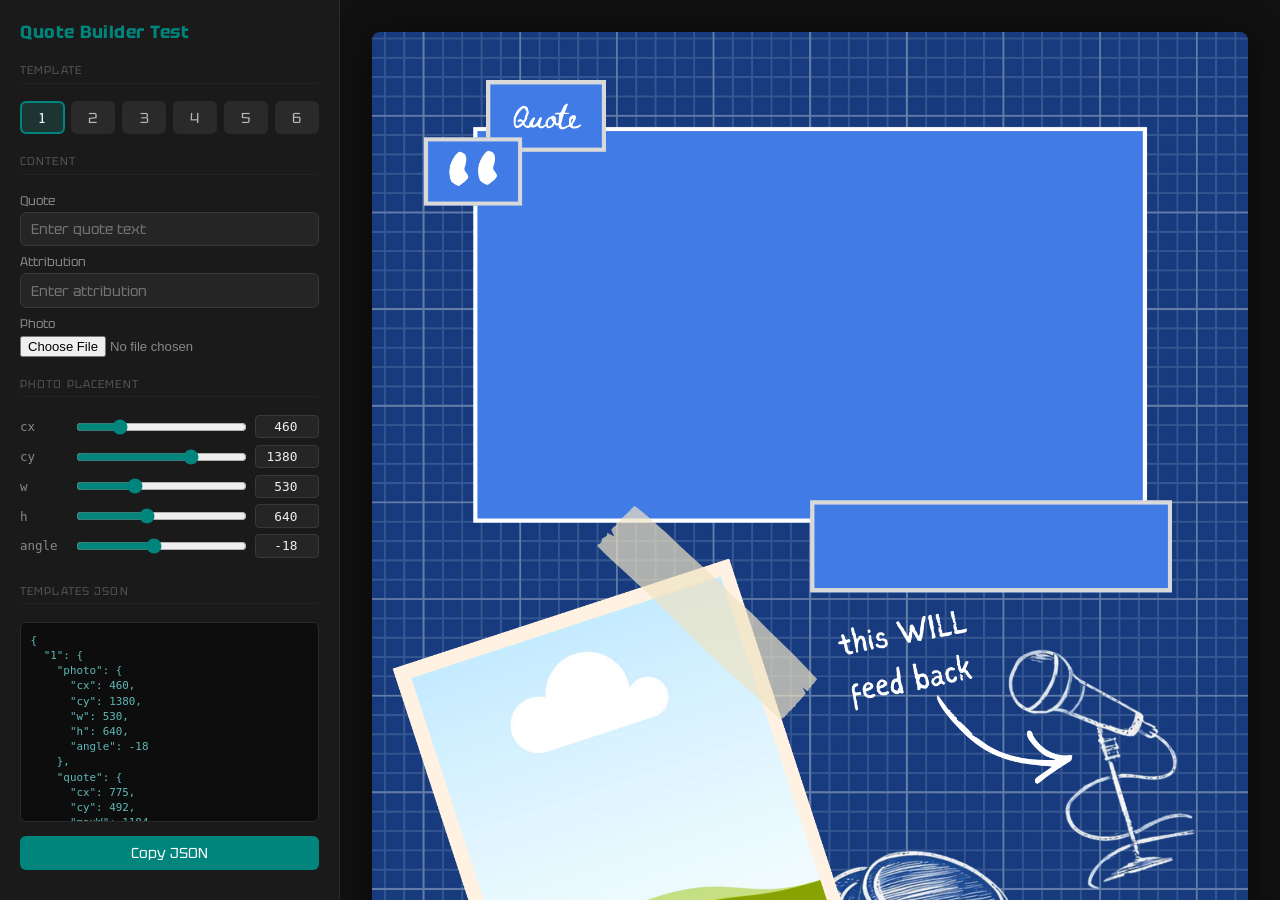
==== tests/index.html @ e826b82b "Adding test functions for quote creation" ====
<!DOCTYPE html>
<html lang="en">
<head>
    <meta charset="UTF-8">
    <meta name="viewport" content="width=device-width, initial-scale=1.0">
    <title>Quote Builder — Test</title>
    <link rel="preconnect" href="https://fonts.googleapis.com">
    <link href="https://fonts.googleapis.com/css2?family=Tektur:wght@400..900&display=swap" rel="stylesheet">
    <style>
        @font-face {
            font-family: 'Sigher';
            src: url('../media/Sigher.otf') format('opentype');
        }

        * { box-sizing: border-box; margin: 0; padding: 0; }

        body {
            background: #111;
            color: #eee;
            font-family: 'Tektur', sans-serif;
            display: flex;
            height: 100vh;
            overflow: hidden;
        }

        /* ---- Left panel ---- */

        #panel {
            width: 340px;
            flex-shrink: 0;
            overflow-y: auto;
            padding: 1.25rem;
            background: #1a1a1a;
            border-right: 1px solid #2a2a2a;
            display: flex;
            flex-direction: column;
            gap: 1.25rem;
        }

        h1 { font-size: 1.1rem; color: #00857D; letter-spacing: 0.03em; }

        .section-title {
            font-size: 0.7rem;
            text-transform: uppercase;
            letter-spacing: 0.1em;
            color: #555;
            border-bottom: 1px solid #222;
            padding-bottom: 0.35rem;
            margin-bottom: 0.6rem;
        }

        section { display: flex; flex-direction: column; gap: 0.5rem; }

        .field-label {
            font-size: 0.78rem;
            color: #888;
            margin-bottom: 0.2rem;
            display: block;
        }

        /* ---- Template tabs ---- */

        .template-tabs {
            display: flex;
            gap: 0.4rem;
        }

        .template-tab {
            flex: 1;
            padding: 0.35rem 0;
            background: #2a2a2a;
            border: 2px solid transparent;
            border-radius: 6px;
            color: #bbb;
            cursor: pointer;
            font-family: 'Tektur', sans-serif;
            font-size: 0.9rem;
            text-align: center;
            transition: border-color 0.12s, background 0.12s;
        }

        .template-tab.active {
            border-color: #00857D;
            background: #1c3533;
            color: #fff;
        }

        /* ---- Text inputs ---- */

        input[type="text"] {
            width: 100%;
            background: #252525;
            border: 1px solid #383838;
            border-radius: 6px;
            color: #eee;
            padding: 0.45rem 0.65rem;
            font-size: 0.88rem;
            font-family: 'Tektur', sans-serif;
        }

        input[type="file"] {
            color: #888;
            font-size: 0.82rem;
            width: 100%;
        }

        input[type="text"]:focus {
            outline: none;
            border-color: #00857D;
        }

        /* ---- Sliders ---- */

        .slider-row {
            display: grid;
            grid-template-columns: 48px 1fr 64px;
            align-items: center;
            gap: 0.5rem;
            margin-bottom: 0.4rem;
        }

        .slider-key {
            font-size: 0.78rem;
            color: #888;
            font-family: monospace;
        }

        input[type="range"] {
            width: 100%;
            accent-color: #00857D;
            cursor: pointer;
        }

        input[type="number"] {
            width: 100%;
            background: #252525;
            border: 1px solid #383838;
            border-radius: 4px;
            color: #eee;
            padding: 0.2rem 0.35rem;
            font-size: 0.8rem;
            font-family: monospace;
            text-align: right;
        }

        input[type="number"]:focus {
            outline: none;
            border-color: #00857D;
        }

        /* ---- JSON panel ---- */

        #json-output {
            width: 100%;
            height: 200px;
            background: #0d0d0d;
            border: 1px solid #2a2a2a;
            border-radius: 6px;
            color: #5fb8b8;
            font-family: monospace;
            font-size: 0.68rem;
            padding: 0.6rem;
            resize: none;
            line-height: 1.4;
        }

        #copy-btn {
            width: 100%;
            padding: 0.5rem;
            background: #00857D;
            border: none;
            border-radius: 6px;
            color: white;
            font-family: 'Tektur', sans-serif;
            font-size: 0.9rem;
            cursor: pointer;
            transition: background 0.1s;
            margin-top: 0.4rem;
        }

        #copy-btn:hover { background: #009b92; }
        #copy-btn:active { background: #006b64; }
        #copy-btn.copied { background: #2d6b29; }

        /* ---- Right panel / canvas ---- */

        #preview {
            flex: 1;
            overflow: auto;
            display: flex;
            flex-direction: column;
            align-items: center;
            justify-content: flex-start;
            padding: 2rem;
            gap: 0.75rem;
        }

        #canvas {
            max-width: 100%;
            border-radius: 8px;
            box-shadow: 0 4px 32px rgba(0,0,0,0.6);
        }

        #preview-hint {
            color: #444;
            font-size: 0.78rem;
        }
    </style>
</head>
<body>

<div id="panel">
    <h1>Quote Builder Test</h1>

    <section>
        <div class="section-title">Template</div>
        <div class="template-tabs">
            <button class="template-tab active" data-t="1">1</button>
            <button class="template-tab" data-t="2">2</button>
            <button class="template-tab" data-t="3">3</button>
            <button class="template-tab" data-t="4">4</button>
            <button class="template-tab" data-t="5">5</button>
            <button class="template-tab" data-t="6">6</button>
        </div>
    </section>

    <section>
        <div class="section-title">Content</div>
        <div>
            <span class="field-label">Quote</span>
            <input type="text" id="quote-input" placeholder="Enter quote text">
        </div>
        <div>
            <span class="field-label">Attribution</span>
            <input type="text" id="attribution-input" placeholder="Enter attribution">
        </div>
        <div>
            <span class="field-label">Photo</span>
            <input type="file" id="photo-input" accept="image/*">
        </div>
    </section>

    <section>
        <div class="section-title">Photo Placement</div>
        <div id="sliders"></div>
    </section>

    <section>
        <div class="section-title">Templates JSON</div>
        <textarea id="json-output" readonly spellcheck="false"></textarea>
        <button id="copy-btn">Copy JSON</button>
    </section>
</div>

<div id="preview">
    <canvas id="canvas"></canvas>
    <p id="preview-hint">Live preview</p>
</div>

<script>
const TEMPLATES = {
    "1": {
        photo:       { cx: 460, cy: 1380, w: 530, h: 640, angle: -18 },
        quote:       { cx: 775,  cy: 492,  maxW: 1184, size: 60, weight: "normal", color: "white" },
        attribution: { cx: 1114, cy: 918,  maxW: 632,  size: 35, weight: "normal", color: "white" },
    },
    "2": {
        photo:       { cx: 200, cy: 250, w: 530, h: 640, angle: 20 },
        quote:       { cx: 465, cy: 600, maxW: 700, size: 52, weight: "normal", color: "white" },
        attribution: { cx: 465, cy: 780, maxW: 500, size: 32, weight: "normal", color: "white" },
    },
    "3": {
        photo:       { cx: 200, cy: 250, w: 530, h: 640, angle: 14 },
        quote:       { cx: 465, cy: 600, maxW: 700, size: 52, weight: "normal", color: "white" },
        attribution: { cx: 465, cy: 780, maxW: 500, size: 32, weight: "normal", color: "white" },
    },
    "4": {
        photo:       { cx: 200, cy: 250, w: 530, h: 640, angle: -26 },
        quote:       { cx: 465, cy: 600, maxW: 700, size: 52, weight: "normal", color: "white" },
        attribution: { cx: 465, cy: 780, maxW: 500, size: 32, weight: "normal", color: "white" },
    },
    "5": {
        photo:       { cx: 200, cy: 250, w: 530, h: 640, angle: 14 },
        quote:       { cx: 465, cy: 600, maxW: 700, size: 52, weight: "normal", color: "white" },
        attribution: { cx: 465, cy: 780, maxW: 500, size: 32, weight: "normal", color: "white" },
    },
    "6": {
        photo:       { cx: 200, cy: 250, w: 530, h: 640, angle: 20 },
        quote:       { cx: 465, cy: 600, maxW: 700, size: 52, weight: "normal", color: "white" },
        attribution: { cx: 465, cy: 780, maxW: 500, size: 32, weight: "normal", color: "white" },
    },
};

const PHOTO_FIELDS = [
    { key: 'cx',    min: 0,    max: 2000, step: 1   },
    { key: 'cy',    min: 0,    max: 2000, step: 1   },
    { key: 'w',     min: 50,   max: 1500, step: 1   },
    { key: 'h',     min: 50,   max: 1500, step: 1   },
    { key: 'angle', min: -180, max: 180,  step: 0.5 },
];

let currentTemplate = "1";
let photoImg = null;
const templateImgCache = {};

// --- Image loading ---

function loadImage(src) {
    return new Promise((resolve, reject) => {
        const img = new Image();
        img.onload = () => resolve(img);
        img.onerror = reject;
        img.src = src;
    });
}

async function getTemplateImg(num) {
    if (!templateImgCache[num]) {
        templateImgCache[num] = await loadImage(`../media/templates/${num}.png`);
    }
    return templateImgCache[num];
}

// --- Text rendering ---

function wrapLines(ctx, text, maxW) {
    const words = text.split(' ');
    const lines = [];
    let line = '';
    for (const word of words) {
        const test = line ? line + ' ' + word : word;
        if (ctx.measureText(test).width > maxW && line) {
            lines.push(line);
            line = word;
        } else {
            line = test;
        }
    }
    if (line) lines.push(line);
    return lines;
}

function drawCenteredText(ctx, text, zone) {
    ctx.font = `${zone.weight} ${zone.size}px Sigher`;
    ctx.fillStyle = zone.color;
    ctx.textAlign = 'center';
    ctx.textBaseline = 'middle';
    const lineH = zone.size * 1.3;
    const lines = wrapLines(ctx, text, zone.maxW);
    const totalH = lines.length * lineH;
    let y = zone.cy - totalH / 2 + lineH / 2;
    for (const line of lines) {
        ctx.fillText(line, zone.cx, y);
        y += lineH;
    }
}

// --- Canvas render ---

async function render() {
    const canvas = document.getElementById('canvas');
    const ctx = canvas.getContext('2d');
    const t = TEMPLATES[currentTemplate];

    let templateImg;
    try {
        templateImg = await getTemplateImg(currentTemplate);
    } catch {
        return;
    }

    canvas.width  = templateImg.naturalWidth;
    canvas.height = templateImg.naturalHeight;
    ctx.drawImage(templateImg, 0, 0);

    if (t.photo && photoImg) {
        const z = t.photo;
        ctx.save();
        ctx.translate(z.cx, z.cy);
        ctx.rotate(z.angle * Math.PI / 180);
        ctx.beginPath();
        ctx.rect(-z.w / 2, -z.h / 2, z.w, z.h);
        ctx.clip();
        const scale = Math.max(z.w / photoImg.naturalWidth, z.h / photoImg.naturalHeight);
        const sw = photoImg.naturalWidth  * scale;
        const sh = photoImg.naturalHeight * scale;
        ctx.drawImage(photoImg, -sw / 2, -sh / 2, sw, sh);
        ctx.restore();
    }

    const quoteText       = document.getElementById('quote-input').value.trim();
    const attributionText = document.getElementById('attribution-input').value.trim();

    await document.fonts.load(`${t.quote.size}px Sigher`);

    if (quoteText)       drawCenteredText(ctx, quoteText, t.quote);
    if (attributionText) drawCenteredText(ctx, `- ${attributionText}`, t.attribution);
}

let renderTimer = null;
function scheduleRender() {
    clearTimeout(renderTimer);
    renderTimer = setTimeout(render, 30);
}

// --- JSON output ---

function updateJSON() {
    document.getElementById('json-output').value = JSON.stringify(TEMPLATES, null, 2);
}

// --- Sliders ---

function buildSliders() {
    const container = document.getElementById('sliders');
    container.innerHTML = '';
    const zone = TEMPLATES[currentTemplate].photo;

    for (const field of PHOTO_FIELDS) {
        const row = document.createElement('div');
        row.className = 'slider-row';

        const lbl = document.createElement('span');
        lbl.className = 'slider-key';
        lbl.textContent = field.key;

        const slider = document.createElement('input');
        slider.type  = 'range';
        slider.min   = field.min;
        slider.max   = field.max;
        slider.step  = field.step;
        slider.value = zone[field.key];

        const num = document.createElement('input');
        num.type  = 'number';
        num.min   = field.min;
        num.max   = field.max;
        num.step  = field.step;
        num.value = zone[field.key];

        slider.oninput = () => {
            num.value = slider.value;
            TEMPLATES[currentTemplate].photo[field.key] = parseFloat(slider.value);
            updateJSON();
            scheduleRender();
        };

        num.oninput = () => {
            slider.value = num.value;
            TEMPLATES[currentTemplate].photo[field.key] = parseFloat(num.value);
            updateJSON();
            scheduleRender();
        };

        row.appendChild(lbl);
        row.appendChild(slider);
        row.appendChild(num);
        container.appendChild(row);
    }
}

// --- Template switching ---

document.querySelectorAll('.template-tab').forEach(btn => {
    btn.addEventListener('click', () => {
        document.querySelectorAll('.template-tab').forEach(b => b.classList.remove('active'));
        btn.classList.add('active');
        currentTemplate = btn.dataset.t;
        buildSliders();
        scheduleRender();
    });
});

// --- Content inputs ---

document.getElementById('quote-input').addEventListener('input', scheduleRender);
document.getElementById('attribution-input').addEventListener('input', scheduleRender);

document.getElementById('photo-input').addEventListener('change', async (e) => {
    const file = e.target.files[0];
    if (!file) { photoImg = null; scheduleRender(); return; }
    const url = URL.createObjectURL(file);
    try {
        photoImg = await loadImage(url);
    } finally {
        URL.revokeObjectURL(url);
    }
    scheduleRender();
});

// --- Copy button ---

document.getElementById('copy-btn').addEventListener('click', () => {
    navigator.clipboard.writeText(document.getElementById('json-output').value).then(() => {
        const btn = document.getElementById('copy-btn');
        btn.textContent = 'Copied!';
        btn.classList.add('copied');
        setTimeout(() => {
            btn.textContent = 'Copy JSON';
            btn.classList.remove('copied');
        }, 1500);
    });
});

// --- Init ---

buildSliders();
updateJSON();
render();
</script>
</body>
</html>
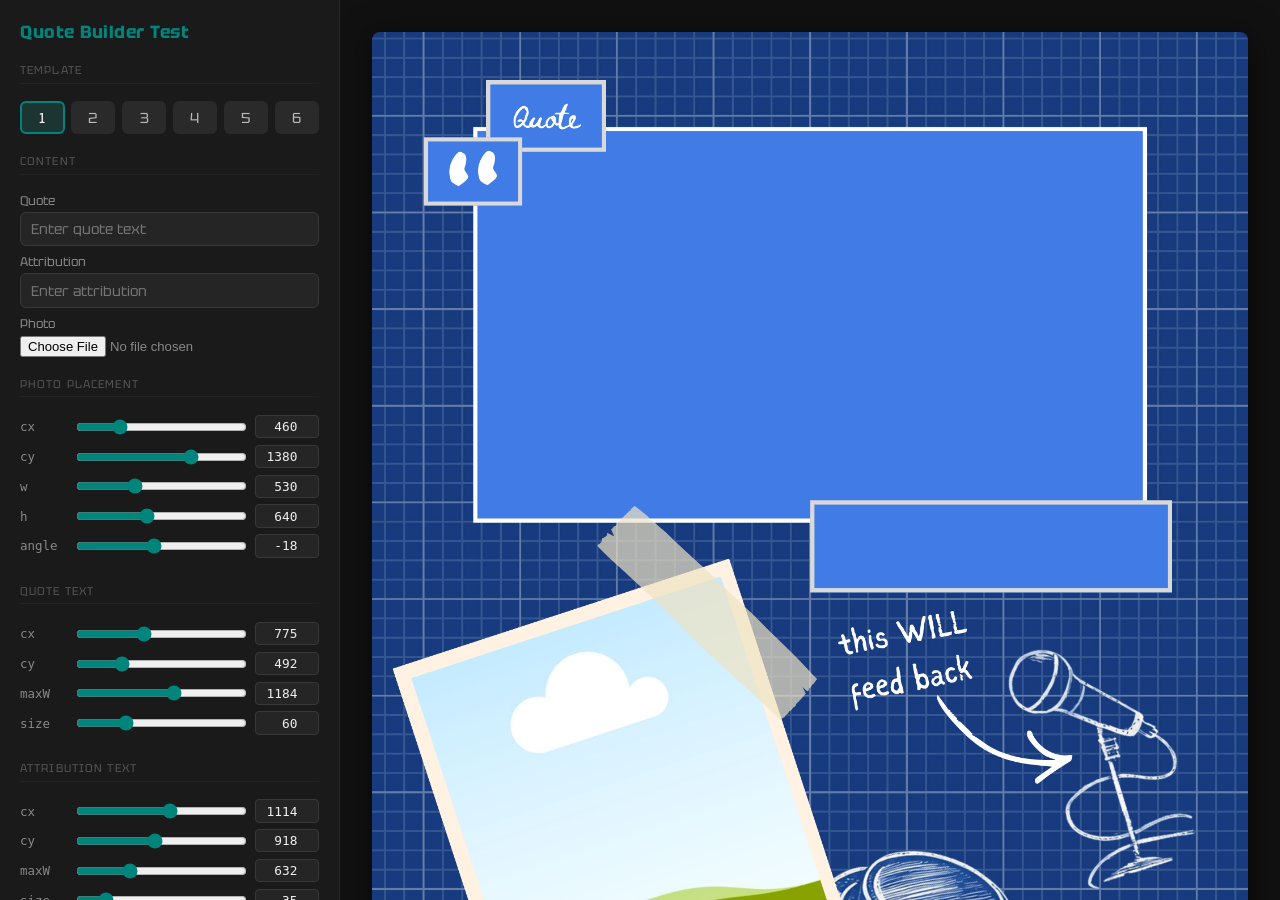
==== commit 8cba44b1: "Adding test functions for quote creation" ====
--- a/tests/index.html
+++ b/tests/index.html
@@ -242,7 +242,17 @@
 
     <section>
         <div class="section-title">Photo Placement</div>
-        <div id="sliders"></div>
+        <div id="photo-sliders"></div>
+    </section>
+
+    <section>
+        <div class="section-title">Quote Text</div>
+        <div id="quote-sliders"></div>
+    </section>
+
+    <section>
+        <div class="section-title">Attribution Text</div>
+        <div id="attribution-sliders"></div>
     </section>
 
     <section>
@@ -299,6 +309,13 @@
     { key: 'angle', min: -180, max: 180,  step: 0.5 },
 ];
 
+const TEXT_FIELDS = [
+    { key: 'cx',   min: 0,  max: 2000, step: 1 },
+    { key: 'cy',   min: 0,  max: 2000, step: 1 },
+    { key: 'maxW', min: 50, max: 2000, step: 1 },
+    { key: 'size', min: 8,  max: 200,  step: 1 },
+];
+
 let currentTemplate = "1";
 let photoImg = null;
 const templateImgCache = {};
@@ -411,12 +428,12 @@
 
 // --- Sliders ---
 
-function buildSliders() {
-    const container = document.getElementById('sliders');
+function buildZoneSliders(containerId, zoneKey, fields) {
+    const container = document.getElementById(containerId);
     container.innerHTML = '';
-    const zone = TEMPLATES[currentTemplate].photo;
-
-    for (const field of PHOTO_FIELDS) {
+    const zone = TEMPLATES[currentTemplate][zoneKey];
+
+    for (const field of fields) {
         const row = document.createElement('div');
         row.className = 'slider-row';
 
@@ -440,14 +457,14 @@
 
         slider.oninput = () => {
             num.value = slider.value;
-            TEMPLATES[currentTemplate].photo[field.key] = parseFloat(slider.value);
+            TEMPLATES[currentTemplate][zoneKey][field.key] = parseFloat(slider.value);
             updateJSON();
             scheduleRender();
         };
 
         num.oninput = () => {
             slider.value = num.value;
-            TEMPLATES[currentTemplate].photo[field.key] = parseFloat(num.value);
+            TEMPLATES[currentTemplate][zoneKey][field.key] = parseFloat(num.value);
             updateJSON();
             scheduleRender();
         };
@@ -457,6 +474,12 @@
         row.appendChild(num);
         container.appendChild(row);
     }
+}
+
+function buildAllSliders() {
+    buildZoneSliders('photo-sliders',       'photo',       PHOTO_FIELDS);
+    buildZoneSliders('quote-sliders',       'quote',       TEXT_FIELDS);
+    buildZoneSliders('attribution-sliders', 'attribution', TEXT_FIELDS);
 }
 
 // --- Template switching ---
@@ -466,7 +489,7 @@
         document.querySelectorAll('.template-tab').forEach(b => b.classList.remove('active'));
         btn.classList.add('active');
         currentTemplate = btn.dataset.t;
-        buildSliders();
+        buildAllSliders();
         scheduleRender();
     });
 });
@@ -504,7 +527,7 @@
 
 // --- Init ---
 
-buildSliders();
+buildAllSliders();
 updateJSON();
 render();
 </script>
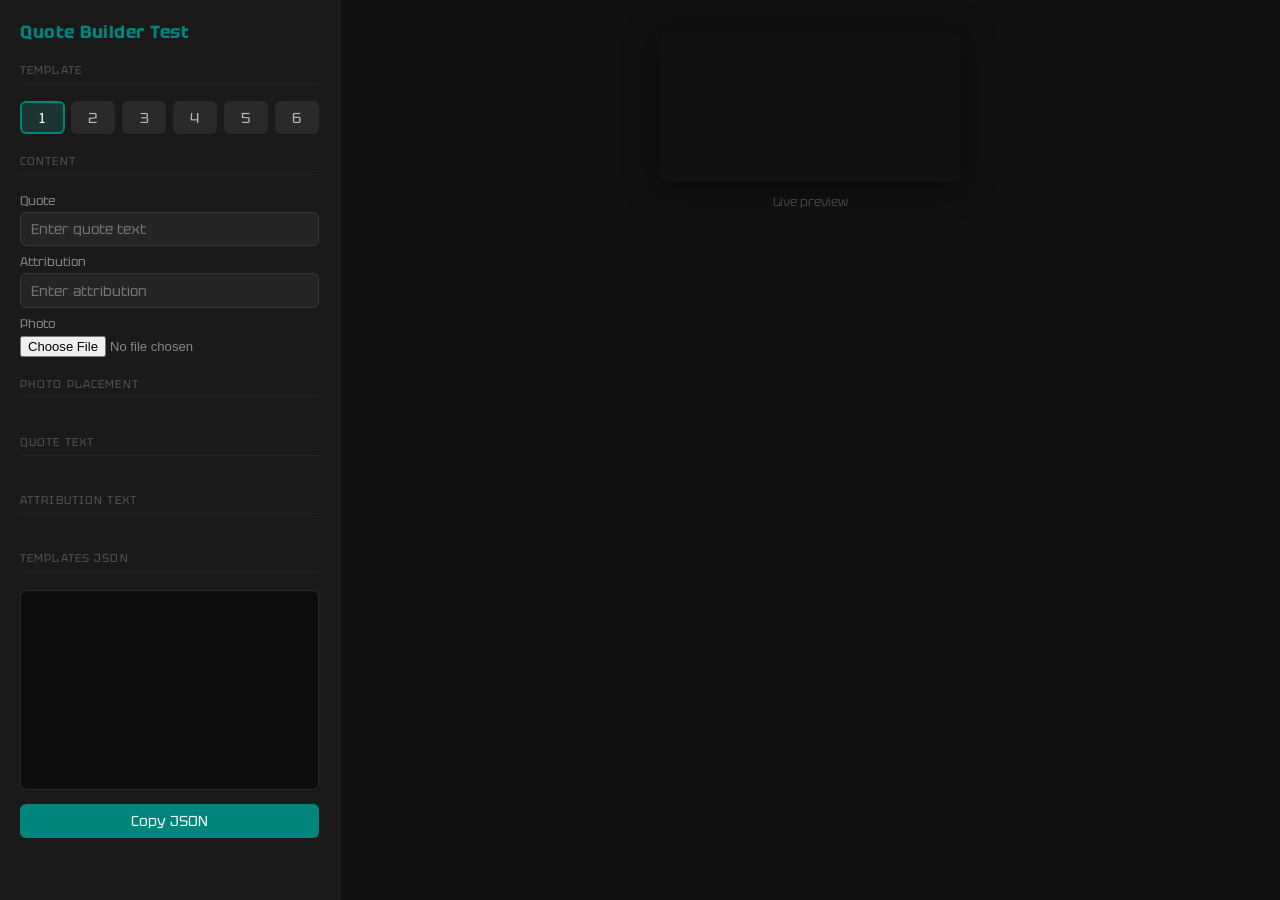
==== commit 03f3cc4c: "Adding 2026 template" ====
--- a/tests/index.html
+++ b/tests/index.html
@@ -267,39 +267,9 @@
     <p id="preview-hint">Live preview</p>
 </div>
 
+<script src="../config.js"></script>
 <script>
-const TEMPLATES = {
-    "1": {
-        photo:       { cx: 460, cy: 1380, w: 530, h: 640, angle: -18 },
-        quote:       { cx: 775,  cy: 492,  maxW: 1184, size: 60, weight: "normal", color: "white" },
-        attribution: { cx: 1114, cy: 918,  maxW: 632,  size: 35, weight: "normal", color: "white" },
-    },
-    "2": {
-        photo:       { cx: 200, cy: 250, w: 530, h: 640, angle: 20 },
-        quote:       { cx: 465, cy: 600, maxW: 700, size: 52, weight: "normal", color: "white" },
-        attribution: { cx: 465, cy: 780, maxW: 500, size: 32, weight: "normal", color: "white" },
-    },
-    "3": {
-        photo:       { cx: 200, cy: 250, w: 530, h: 640, angle: 14 },
-        quote:       { cx: 465, cy: 600, maxW: 700, size: 52, weight: "normal", color: "white" },
-        attribution: { cx: 465, cy: 780, maxW: 500, size: 32, weight: "normal", color: "white" },
-    },
-    "4": {
-        photo:       { cx: 200, cy: 250, w: 530, h: 640, angle: -26 },
-        quote:       { cx: 465, cy: 600, maxW: 700, size: 52, weight: "normal", color: "white" },
-        attribution: { cx: 465, cy: 780, maxW: 500, size: 32, weight: "normal", color: "white" },
-    },
-    "5": {
-        photo:       { cx: 200, cy: 250, w: 530, h: 640, angle: 14 },
-        quote:       { cx: 465, cy: 600, maxW: 700, size: 52, weight: "normal", color: "white" },
-        attribution: { cx: 465, cy: 780, maxW: 500, size: 32, weight: "normal", color: "white" },
-    },
-    "6": {
-        photo:       { cx: 200, cy: 250, w: 530, h: 640, angle: 20 },
-        quote:       { cx: 465, cy: 600, maxW: 700, size: 52, weight: "normal", color: "white" },
-        attribution: { cx: 465, cy: 780, maxW: 500, size: 32, weight: "normal", color: "white" },
-    },
-};
+/* TEMPLATES and CONFIG loaded from ../config.js */
 
 const PHOTO_FIELDS = [
     { key: 'cx',    min: 0,    max: 2000, step: 1   },
@@ -357,8 +327,8 @@
     return lines;
 }
 
-function drawCenteredText(ctx, text, zone) {
-    ctx.font = `${zone.weight} ${zone.size}px Sigher`;
+function drawCenteredText(ctx, text, zone, font) {
+    ctx.font = `${zone.weight} ${zone.size}px ${font}`;
     ctx.fillStyle = zone.color;
     ctx.textAlign = 'center';
     ctx.textBaseline = 'middle';
@@ -388,30 +358,36 @@
 
     canvas.width  = templateImg.naturalWidth;
     canvas.height = templateImg.naturalHeight;
-    ctx.drawImage(templateImg, 0, 0);
-
-    if (t.photo && photoImg) {
-        const z = t.photo;
-        ctx.save();
-        ctx.translate(z.cx, z.cy);
-        ctx.rotate(z.angle * Math.PI / 180);
-        ctx.beginPath();
-        ctx.rect(-z.w / 2, -z.h / 2, z.w, z.h);
-        ctx.clip();
-        const scale = Math.max(z.w / photoImg.naturalWidth, z.h / photoImg.naturalHeight);
-        const sw = photoImg.naturalWidth  * scale;
-        const sh = photoImg.naturalHeight * scale;
-        ctx.drawImage(photoImg, -sw / 2, -sh / 2, sw, sh);
-        ctx.restore();
-    }
+
+    const font   = t.font || CONFIG.font;
+    const layers = t.layers || ["template", "photo", "text"];
 
     const quoteText       = document.getElementById('quote-input').value.trim();
     const attributionText = document.getElementById('attribution-input').value.trim();
 
-    await document.fonts.load(`${t.quote.size}px Sigher`);
-
-    if (quoteText)       drawCenteredText(ctx, quoteText, t.quote);
-    if (attributionText) drawCenteredText(ctx, `- ${attributionText}`, t.attribution);
+    await document.fonts.load(`${t.quote.size}px ${font}`);
+
+    for (const layer of layers) {
+        if (layer === "template") {
+            ctx.drawImage(templateImg, 0, 0);
+        } else if (layer === "photo" && t.photo && photoImg) {
+            const z = t.photo;
+            ctx.save();
+            ctx.translate(z.cx, z.cy);
+            ctx.rotate(z.angle * Math.PI / 180);
+            ctx.beginPath();
+            ctx.rect(-z.w / 2, -z.h / 2, z.w, z.h);
+            ctx.clip();
+            const scale = Math.max(z.w / photoImg.naturalWidth, z.h / photoImg.naturalHeight);
+            const sw = photoImg.naturalWidth  * scale;
+            const sh = photoImg.naturalHeight * scale;
+            ctx.drawImage(photoImg, -sw / 2, -sh / 2, sw, sh);
+            ctx.restore();
+        } else if (layer === "text") {
+            if (quoteText)       drawCenteredText(ctx, quoteText, t.quote, font);
+            if (attributionText) drawCenteredText(ctx, `- ${attributionText}`, t.attribution, font);
+        }
+    }
 }
 
 let renderTimer = null;
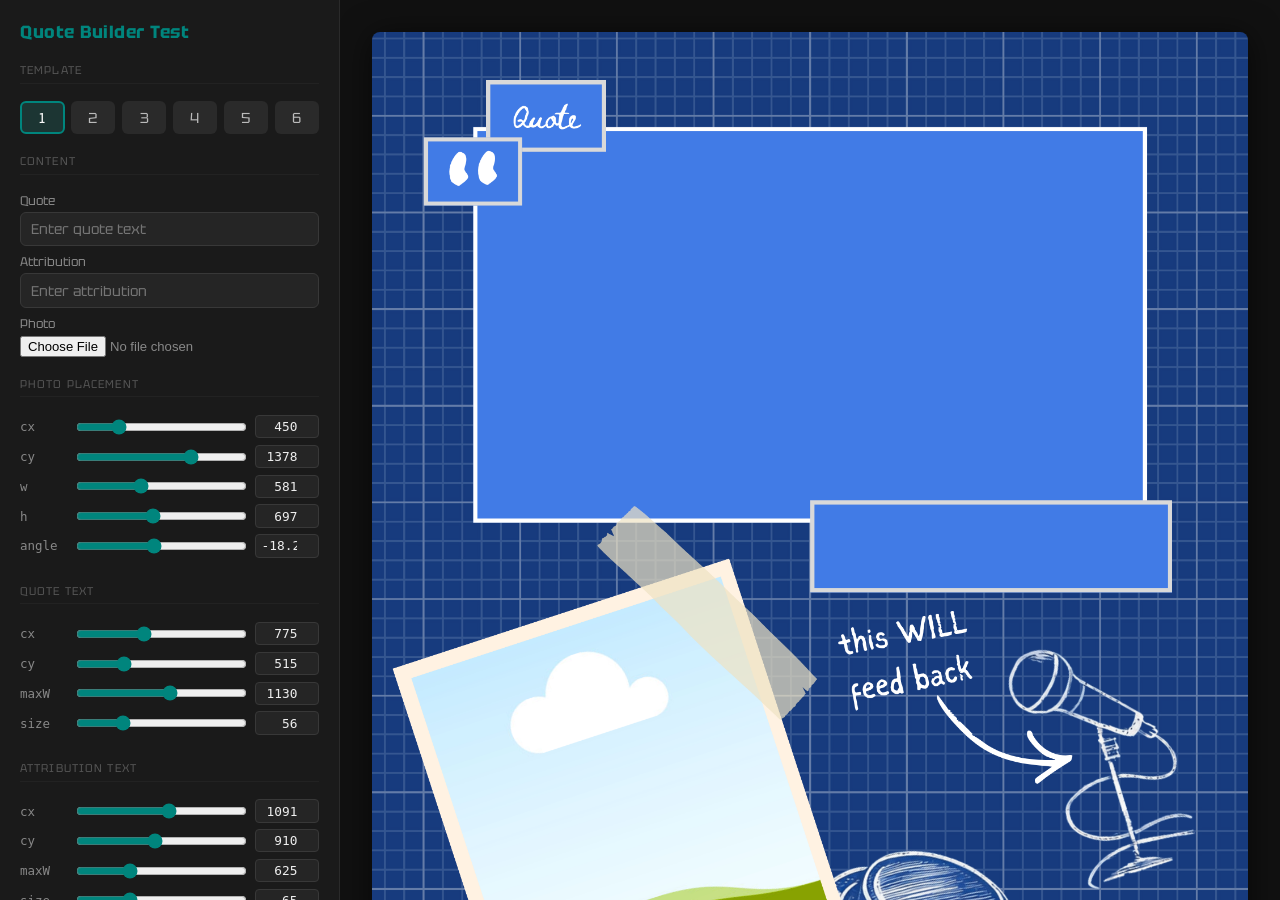
==== commit a9bb119c: "Adding 2026 template" ====
--- a/tests/index.html
+++ b/tests/index.html
@@ -359,13 +359,18 @@
     canvas.width  = templateImg.naturalWidth;
     canvas.height = templateImg.naturalHeight;
 
-    const font   = t.font || CONFIG.font;
     const layers = t.layers || ["template", "photo", "text"];
+    const resolveFont = zone => zone.font || t.font || CONFIG.font;
+    const quoteFont = resolveFont(t.quote);
+    const attrFont  = resolveFont(t.attribution);
 
     const quoteText       = document.getElementById('quote-input').value.trim();
     const attributionText = document.getElementById('attribution-input').value.trim();
 
-    await document.fonts.load(`${t.quote.size}px ${font}`);
+    await Promise.all([...new Set([
+        `${t.quote.size}px ${quoteFont}`,
+        `${t.attribution.size}px ${attrFont}`,
+    ])].map(f => document.fonts.load(f)));
 
     for (const layer of layers) {
         if (layer === "template") {
@@ -384,8 +389,8 @@
             ctx.drawImage(photoImg, -sw / 2, -sh / 2, sw, sh);
             ctx.restore();
         } else if (layer === "text") {
-            if (quoteText)       drawCenteredText(ctx, quoteText, t.quote, font);
-            if (attributionText) drawCenteredText(ctx, `- ${attributionText}`, t.attribution, font);
+            if (quoteText)       drawCenteredText(ctx, quoteText, t.quote, quoteFont);
+            if (attributionText) drawCenteredText(ctx, `- ${attributionText}`, t.attribution, attrFont);
         }
     }
 }
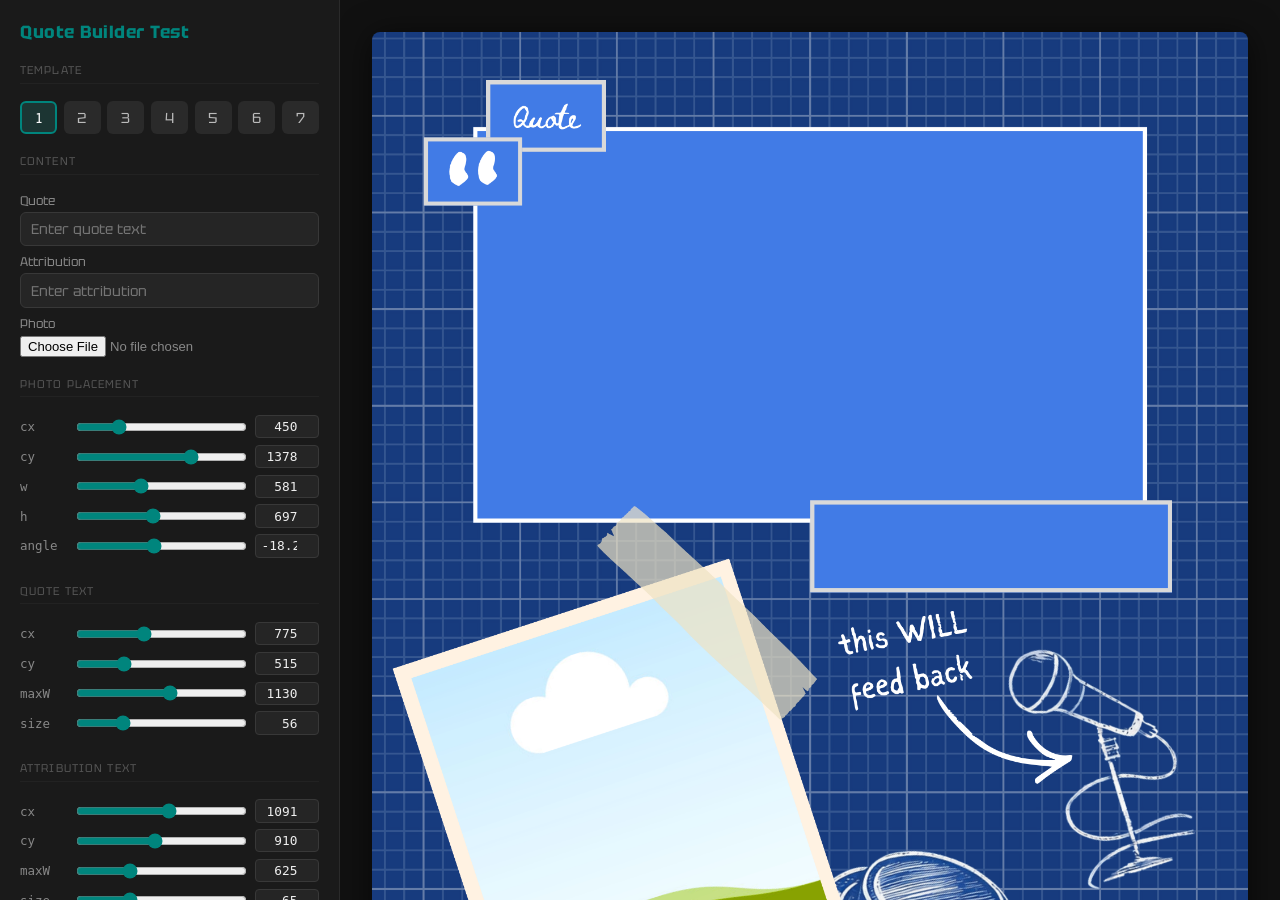
==== commit 92e82ff4: "Adding 2026 template" ====
--- a/tests/index.html
+++ b/tests/index.html
@@ -7,6 +7,8 @@
     <link rel="preconnect" href="https://fonts.googleapis.com">
     <link href="https://fonts.googleapis.com/css2?family=Tektur:wght@400..900&display=swap" rel="stylesheet">
     <style>
+        @import url('https://fonts.googleapis.com/css2?family=Playfair+Display:ital,wght@0,400..900;1,400..900&display=swap');
+
         @font-face {
             font-family: 'Sigher';
             src: url('../media/Sigher.otf') format('opentype');
@@ -221,6 +223,7 @@
             <button class="template-tab" data-t="4">4</button>
             <button class="template-tab" data-t="5">5</button>
             <button class="template-tab" data-t="6">6</button>
+            <button class="template-tab" data-t="7">7</button>
         </div>
     </section>
 
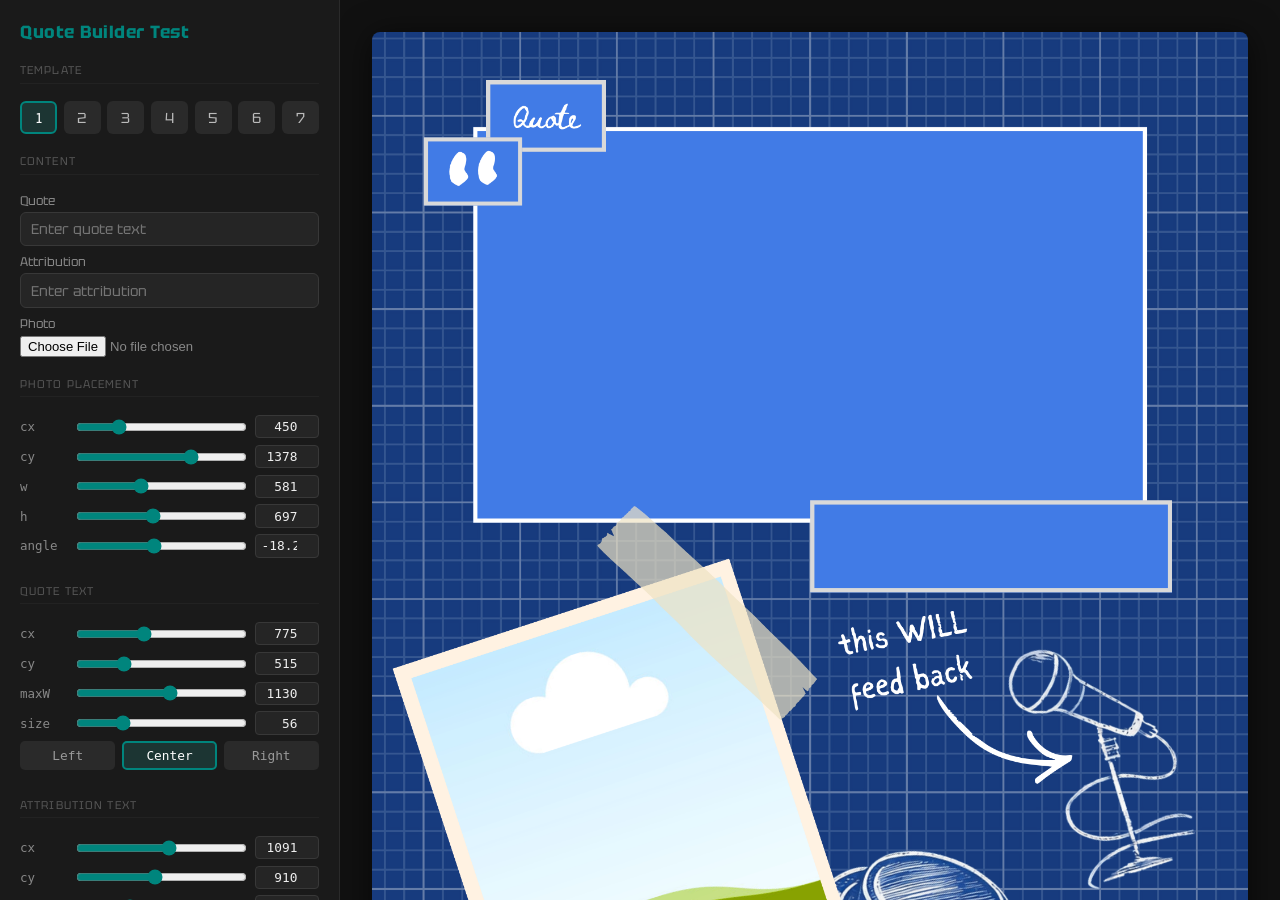
==== commit 6e223f0f: "Adding 2026 template" ====
--- a/tests/index.html
+++ b/tests/index.html
@@ -5,9 +5,8 @@
     <meta name="viewport" content="width=device-width, initial-scale=1.0">
     <title>Quote Builder — Test</title>
     <link rel="preconnect" href="https://fonts.googleapis.com">
-    <link href="https://fonts.googleapis.com/css2?family=Tektur:wght@400..900&display=swap" rel="stylesheet">
+    <link href="https://fonts.googleapis.com/css2?family=Tektur:wght@400..900&family=Playfair+Display:ital,wght@0,400..900;1,400..900&family=Poppins:wght@400;700&display=swap" rel="stylesheet">
     <style>
-        @import url('https://fonts.googleapis.com/css2?family=Playfair+Display:ital,wght@0,400..900;1,400..900&display=swap');
 
         @font-face {
             font-family: 'Sigher';
@@ -148,6 +147,33 @@
         input[type="number"]:focus {
             outline: none;
             border-color: #00857D;
+        }
+
+        /* ---- Align toggle ---- */
+
+        .align-row {
+            display: flex;
+            gap: 0.4rem;
+            margin-bottom: 0.5rem;
+        }
+
+        .align-btn {
+            flex: 1;
+            padding: 0.3rem 0;
+            background: #2a2a2a;
+            border: 2px solid transparent;
+            border-radius: 5px;
+            color: #999;
+            cursor: pointer;
+            font-family: monospace;
+            font-size: 0.8rem;
+            text-align: center;
+        }
+
+        .align-btn.active {
+            border-color: #00857D;
+            color: #fff;
+            background: #1c3533;
         }
 
         /* ---- JSON panel ---- */
@@ -333,7 +359,7 @@
 function drawCenteredText(ctx, text, zone, font) {
     ctx.font = `${zone.weight} ${zone.size}px ${font}`;
     ctx.fillStyle = zone.color;
-    ctx.textAlign = 'center';
+    ctx.textAlign = zone.align || 'center';
     ctx.textBaseline = 'middle';
     const lineH = zone.size * 1.3;
     const lines = wrapLines(ctx, text, zone.maxW);
@@ -412,7 +438,7 @@
 
 // --- Sliders ---
 
-function buildZoneSliders(containerId, zoneKey, fields) {
+function buildZoneSliders(containerId, zoneKey, fields, hasAlign = false) {
     const container = document.getElementById(containerId);
     container.innerHTML = '';
     const zone = TEMPLATES[currentTemplate][zoneKey];
@@ -458,12 +484,32 @@
         row.appendChild(num);
         container.appendChild(row);
     }
+
+    if (hasAlign) {
+        const alignRow = document.createElement('div');
+        alignRow.className = 'align-row';
+        const current = zone.align || 'center';
+        for (const val of ['left', 'center', 'right']) {
+            const btn = document.createElement('button');
+            btn.className = 'align-btn' + (val === current ? ' active' : '');
+            btn.textContent = val[0].toUpperCase() + val.slice(1);
+            btn.onclick = () => {
+                alignRow.querySelectorAll('.align-btn').forEach(b => b.classList.remove('active'));
+                btn.classList.add('active');
+                TEMPLATES[currentTemplate][zoneKey].align = val;
+                updateJSON();
+                scheduleRender();
+            };
+            alignRow.appendChild(btn);
+        }
+        container.appendChild(alignRow);
+    }
 }
 
 function buildAllSliders() {
     buildZoneSliders('photo-sliders',       'photo',       PHOTO_FIELDS);
-    buildZoneSliders('quote-sliders',       'quote',       TEXT_FIELDS);
-    buildZoneSliders('attribution-sliders', 'attribution', TEXT_FIELDS);
+    buildZoneSliders('quote-sliders',       'quote',       TEXT_FIELDS, true);
+    buildZoneSliders('attribution-sliders', 'attribution', TEXT_FIELDS, true);
 }
 
 // --- Template switching ---
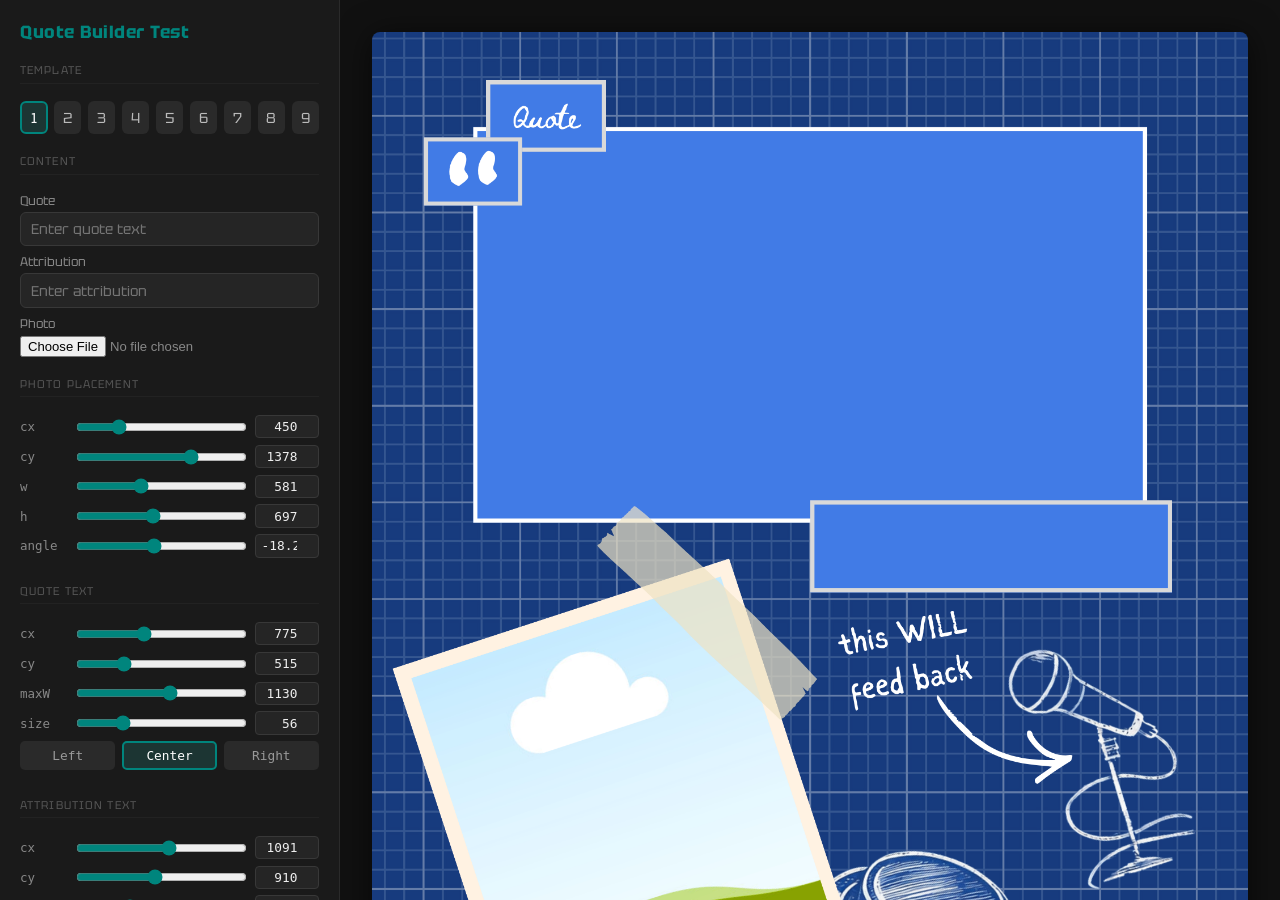
==== commit 93b4b43a: "Adding two more templates" ====
--- a/tests/index.html
+++ b/tests/index.html
@@ -250,6 +250,8 @@
             <button class="template-tab" data-t="5">5</button>
             <button class="template-tab" data-t="6">6</button>
             <button class="template-tab" data-t="7">7</button>
+            <button class="template-tab" data-t="8">8</button>
+            <button class="template-tab" data-t="9">9</button>
         </div>
     </section>
 
